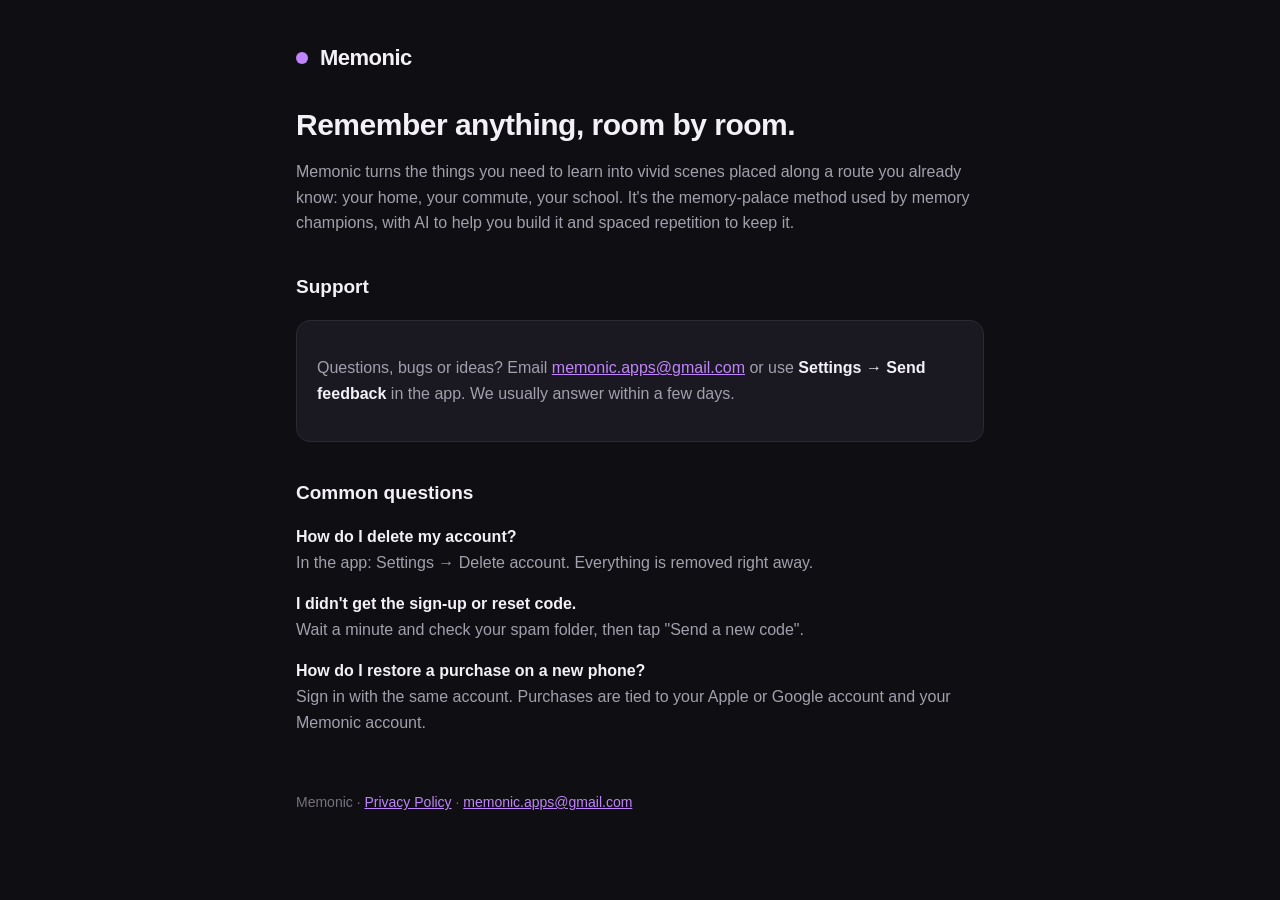
==== index.html @ 2d7d86c3 "Add files via upload" ====
<!doctype html>
<html lang="en">
<head>
<meta charset="utf-8">
<meta name="viewport" content="width=device-width, initial-scale=1">
<title>Memonic Support</title>
<link rel="stylesheet" href="style.css">
</head>
<body>
<main>
<header><span class="dot"></span><a href="./">Memonic</a></header>

<h1>Remember anything, room by room.</h1>
<p>Memonic turns the things you need to learn into vivid scenes placed along a route you already know: your home, your commute, your school. It's the memory-palace method used by memory champions, with AI to help you build it and spaced repetition to keep it.</p>

<h2>Support</h2>
<div class="card">
<p>Questions, bugs or ideas? Email <a href="mailto:memonic.apps@gmail.com">memonic.apps@gmail.com</a> or use <strong>Settings → Send feedback</strong> in the app. We usually answer within a few days.</p>
</div>

<h2>Common questions</h2>
<p><strong>How do I delete my account?</strong><br>In the app: Settings → Delete account. Everything is removed right away.</p>
<p><strong>I didn't get the sign-up or reset code.</strong><br>Wait a minute and check your spam folder, then tap "Send a new code".</p>
<p><strong>How do I restore a purchase on a new phone?</strong><br>Sign in with the same account. Purchases are tied to your Apple or Google account and your Memonic account.</p>

<footer>Memonic · <a href="privacy.html">Privacy Policy</a> · <a href="mailto:memonic.apps@gmail.com">memonic.apps@gmail.com</a></footer>
</main>
</body>
</html>
---- style.css ----
:root { --bg:#0f0e12; --surface:#1a1820; --border:#2c2933; --text:#f3f1f7; --muted:#a3a0ad; --faint:#76737f; --accent:#c084fc; }
* { box-sizing: border-box; }
body { margin:0; background:var(--bg); color:var(--text); font:16px/1.6 -apple-system, BlinkMacSystemFont, "Segoe UI", Roboto, sans-serif; }
main { max-width: 720px; margin: 0 auto; padding: 40px 16px 64px; }
header { display:flex; align-items:center; gap:12px; margin-bottom:32px; }
header a { color:var(--text); text-decoration:none; font-weight:800; font-size:22px; letter-spacing:-0.5px; }
.dot { width:12px; height:12px; border-radius:50%; background:var(--accent); display:inline-block; }
h1 { font-size:30px; line-height:1.2; margin:0 0 8px; letter-spacing:-0.5px; }
h2 { font-size:19px; margin:36px 0 8px; }
p, li { color:var(--muted); }
strong { color:var(--text); }
a { color:var(--accent); }
.updated { color:var(--faint); font-size:14px; margin-bottom:28px; }
.card { background:var(--surface); border:1px solid var(--border); border-radius:14px; padding:18px 20px; margin:18px 0; }
table { width:100%; border-collapse:collapse; font-size:15px; }
th, td { text-align:left; vertical-align:top; padding:10px 8px; border-bottom:1px solid var(--border); color:var(--muted); }
th { color:var(--text); font-weight:600; }
footer { margin-top:56px; color:var(--faint); font-size:14px; }
@media (max-width: 560px) { table, thead, tbody, tr, th, td { display:block; } thead { display:none; } td { border:none; padding:2px 0; } tr { border-bottom:1px solid var(--border); padding:10px 0; } td:first-child { color:var(--text); font-weight:600; } }
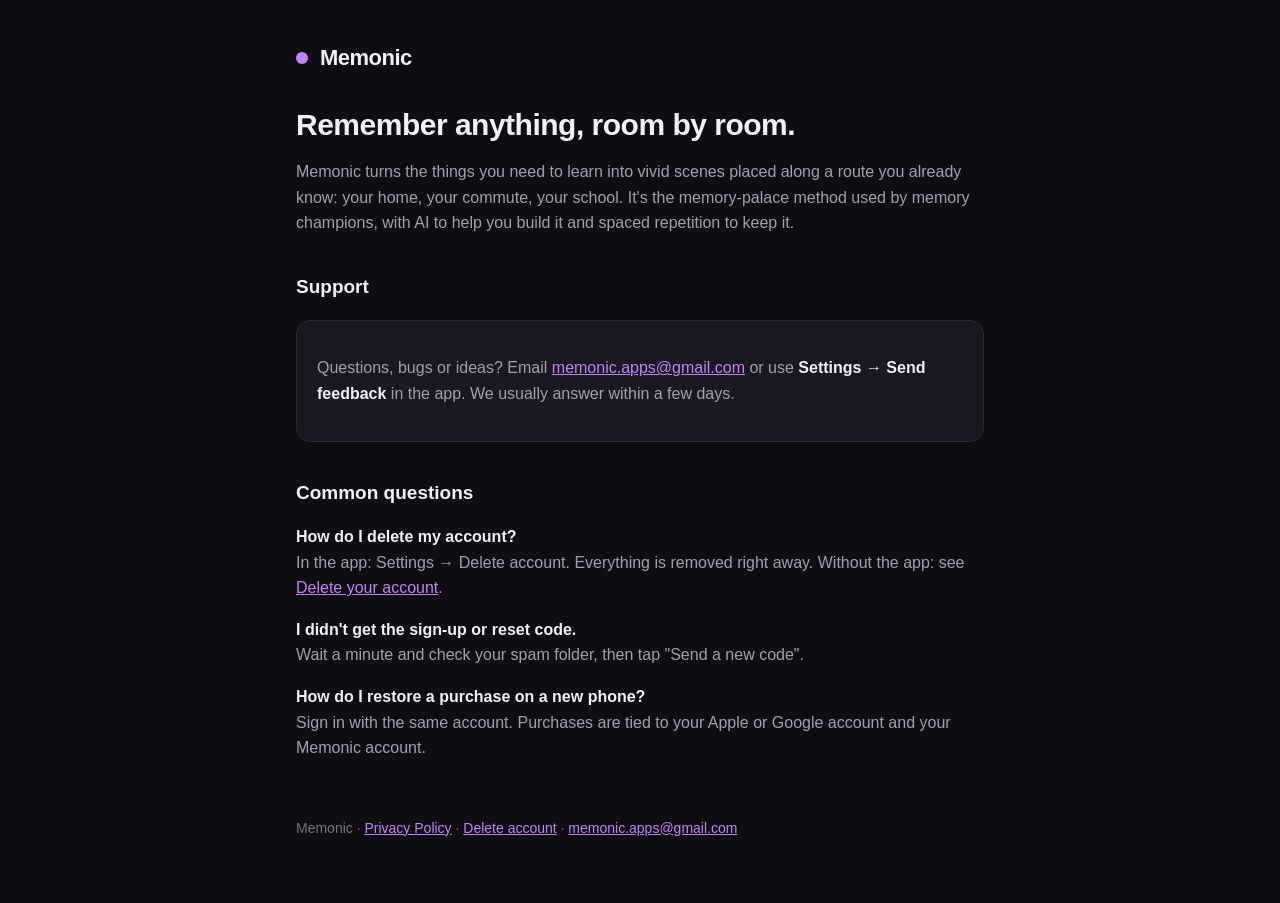
==== commit 7e122418: "Add files via upload Add account deletion page" ====
--- a/index.html
+++ b/index.html
@@ -19,11 +19,11 @@
 </div>
 
 <h2>Common questions</h2>
-<p><strong>How do I delete my account?</strong><br>In the app: Settings → Delete account. Everything is removed right away.</p>
+<p><strong>How do I delete my account?</strong><br>In the app: Settings → Delete account. Everything is removed right away. Without the app: see <a href="delete-account.html">Delete your account</a>.</p>
 <p><strong>I didn't get the sign-up or reset code.</strong><br>Wait a minute and check your spam folder, then tap "Send a new code".</p>
 <p><strong>How do I restore a purchase on a new phone?</strong><br>Sign in with the same account. Purchases are tied to your Apple or Google account and your Memonic account.</p>
 
-<footer>Memonic · <a href="privacy.html">Privacy Policy</a> · <a href="mailto:memonic.apps@gmail.com">memonic.apps@gmail.com</a></footer>
+<footer>Memonic · <a href="privacy.html">Privacy Policy</a> · <a href="delete-account.html">Delete account</a> · <a href="mailto:memonic.apps@gmail.com">memonic.apps@gmail.com</a></footer>
 </main>
 </body>
 </html>
